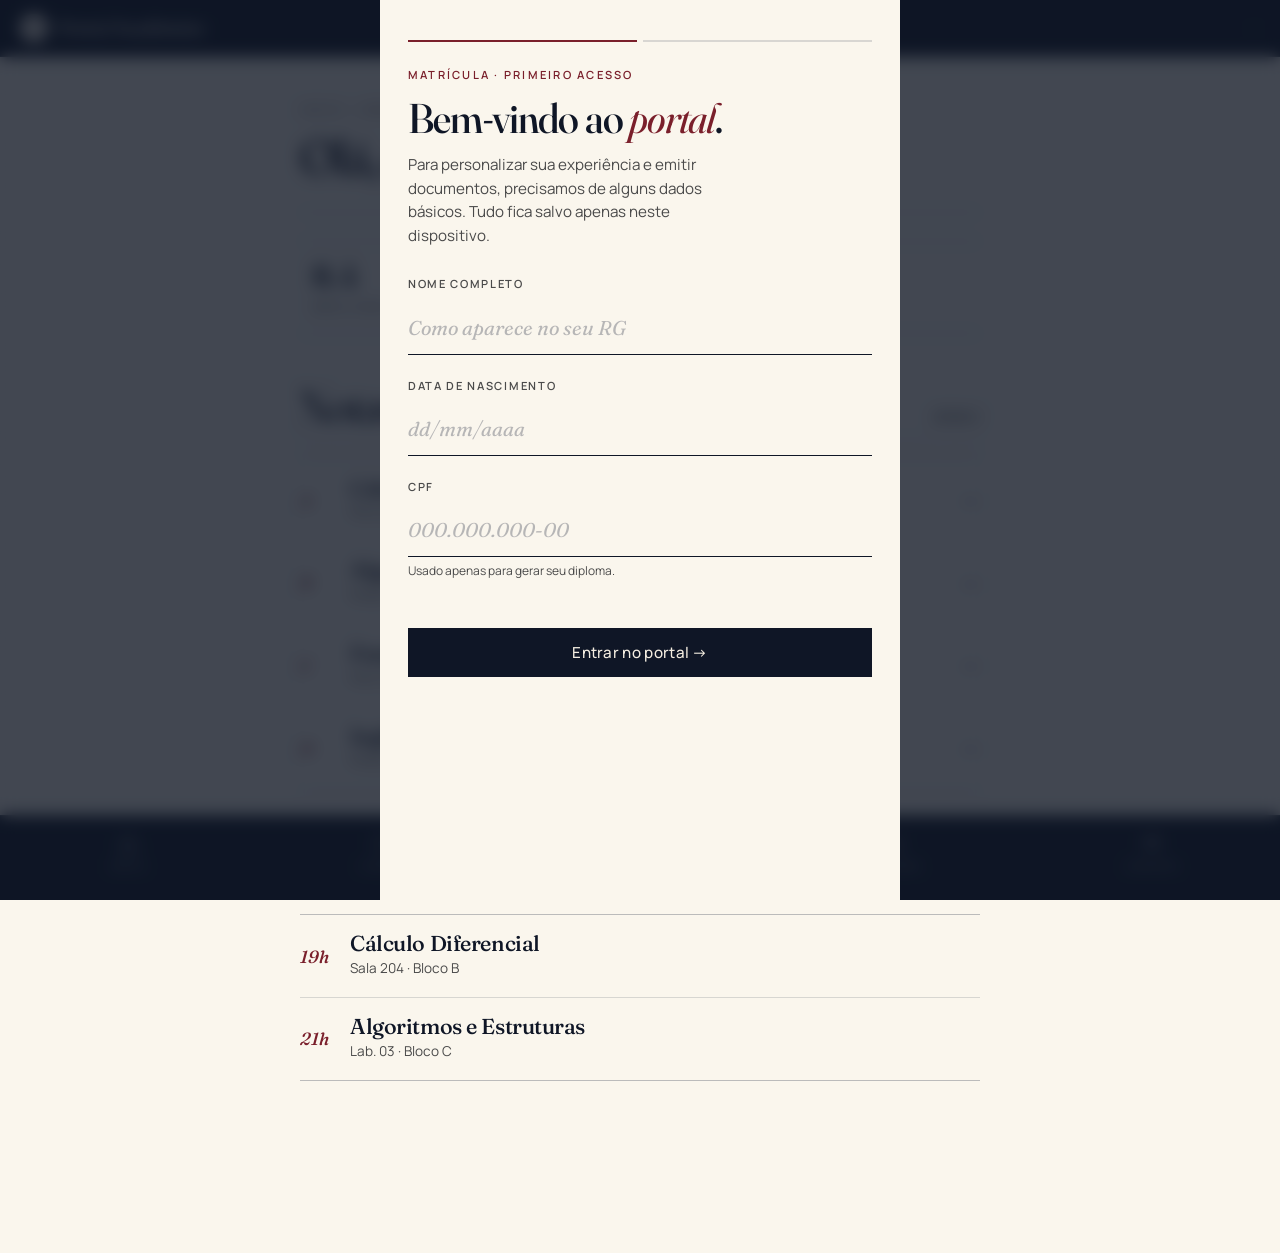
==== aluno.html @ 0f68c9e6 "Add files via upload" ====
<!DOCTYPE html>
<html lang="pt-BR">
<head>
  <meta charset="UTF-8">
  <meta name="viewport" content="width=device-width, initial-scale=1, viewport-fit=cover">
  <meta name="theme-color" content="#1a2238">
  <title>Área do aluno · Portal Acadêmico</title>
  <link rel="manifest" href="manifest.json">
  <link rel="apple-touch-icon" href="icons/icon-192.png">
  <link rel="stylesheet" href="styles.css">
</head>
<body>

  <header class="topbar">
    <div class="brand">
      <div class="brand-mark">A</div>
      <span>Portal Acadêmico</span>
    </div>
    <div class="student-badge" data-student-badge>—</div>
  </header>

  <main>

    <div class="page-head reveal">
      <div class="crumb">Início → Área do aluno</div>
      <h1>Olá, <span class="serif-italic" id="greeting-name">estudante</span>.</h1>
    </div>

    <section class="reveal">
      <div class="stats">
        <div>
          <strong id="avg-grade">8.4</strong>
          <span>Média geral</span>
        </div>
        <div>
          <strong>94%</strong>
          <span>Frequência</span>
        </div>
        <div>
          <strong>6</strong>
          <span>Disciplinas</span>
        </div>
      </div>
    </section>

    <section class="reveal">
      <div class="section-head">
        <h2>Notas recentes</h2>
        <span class="count">2026.1</span>
      </div>
      <div class="card-list">
        <a class="card" href="#">
          <span class="num">A</span>
          <div class="body">
            <h3>Cálculo Diferencial</h3>
            <p>Prof. Almeida · N1 8,5 · N2 9,0</p>
          </div>
          <span class="arrow">→</span>
        </a>
        <a class="card" href="#">
          <span class="num">B</span>
          <div class="body">
            <h3>Algoritmos e Estruturas</h3>
            <p>Profa. Tavares · N1 9,2 · N2 8,7</p>
          </div>
          <span class="arrow">→</span>
        </a>
        <a class="card" href="#">
          <span class="num">C</span>
          <div class="body">
            <h3>Fundamentos da Computação</h3>
            <p>Prof. Vianna · N1 7,8 · N2 8,4</p>
          </div>
          <span class="arrow">→</span>
        </a>
        <a class="card" href="#">
          <span class="num">D</span>
          <div class="body">
            <h3>Inglês Instrumental</h3>
            <p>Profa. Oliveira · N1 9,5 · N2 9,0</p>
          </div>
          <span class="arrow">→</span>
        </a>
      </div>
    </section>

    <section class="reveal">
      <div class="section-head">
        <h2>Próximas aulas</h2>
        <span class="count">Hoje</span>
      </div>
      <div class="card-list">
        <div class="card">
          <span class="num">19h</span>
          <div class="body">
            <h3>Cálculo Diferencial</h3>
            <p>Sala 204 · Bloco B</p>
          </div>
        </div>
        <div class="card">
          <span class="num">21h</span>
          <div class="body">
            <h3>Algoritmos e Estruturas</h3>
            <p>Lab. 03 · Bloco C</p>
          </div>
        </div>
      </div>
    </section>

  </main>

  <nav class="bottom-nav">
    <a href="index.html"><svg viewBox="0 0 24 24"><path d="M3 11l9-8 9 8v10a1 1 0 0 1-1 1h-5v-7H10v7H5a1 1 0 0 1-1-1V11z"/></svg>Início<span class="nav-dot"></span></a>
    <a href="cursos.html"><svg viewBox="0 0 24 24"><path d="M4 4h12a2 2 0 0 1 2 2v14l-4-2-4 2-4-2-4 2V6a2 2 0 0 1 2-2z"/></svg>Cursos<span class="nav-dot"></span></a>
    <a href="aluno.html" class="active"><svg viewBox="0 0 24 24"><circle cx="12" cy="8" r="4"/><path d="M4 21a8 8 0 0 1 16 0"/></svg>Aluno<span class="nav-dot"></span></a>
    <a href="diploma.html"><svg viewBox="0 0 24 24"><circle cx="12" cy="9" r="5"/><path d="M9 13l-2 8 5-3 5 3-2-8"/></svg>Diploma<span class="nav-dot"></span></a>
    <a href="contato.html"><svg viewBox="0 0 24 24"><path d="M4 6h16v12H4z"/><path d="M4 6l8 7 8-7"/></svg>Contato<span class="nav-dot"></span></a>
  </nav>

  <script src="app.js"></script>
  <script>
    document.addEventListener('DOMContentLoaded', () => {
      const s = Portal.Student.get();
      if (s) document.getElementById('greeting-name').textContent = s.name.split(' ')[0];
    });
  </script>
</body>
</html>
---- styles.css ----
/* ============================================================
   Portal Acadêmico — folha de estilos
   Estética: editorial acadêmico contemporâneo
   Paleta: navy profundo + bordô + creme
   ============================================================ */

@import url('https://fonts.googleapis.com/css2?family=Fraunces:opsz,wght,SOFT,WONK@9..144,300..900,0..100,0..1&family=Manrope:wght@300;400;500;600;700&display=swap');

:root {
  --navy: #1a2238;
  --navy-deep: #0f1626;
  --bordo: #7a1f2b;
  --bordo-soft: #a13848;
  --cream: #f4ede1;
  --cream-warm: #ebe1d0;
  --paper: #faf6ed;
  --ink: #1a1a1a;
  --ink-soft: #4a4a4a;
  --gold: #c9a961;
  --line: rgba(26, 34, 56, 0.15);

  --font-display: 'Fraunces', 'Times New Roman', serif;
  --font-body: 'Manrope', system-ui, sans-serif;

  --shadow-sm: 0 1px 2px rgba(15, 22, 38, 0.06);
  --shadow-md: 0 8px 24px rgba(15, 22, 38, 0.08);
  --shadow-lg: 0 24px 60px rgba(15, 22, 38, 0.12);
}

* { box-sizing: border-box; margin: 0; padding: 0; }

html { -webkit-text-size-adjust: 100%; }

body {
  font-family: var(--font-body);
  background: var(--paper);
  color: var(--ink);
  line-height: 1.55;
  font-size: 16px;
  min-height: 100vh;
  overflow-x: hidden;
  padding-bottom: 84px; /* espaço para nav inferior */
  -webkit-font-smoothing: antialiased;
}

/* Grain texture overlay para dar atmosfera de papel */
body::before {
  content: '';
  position: fixed;
  inset: 0;
  pointer-events: none;
  z-index: 1;
  opacity: 0.4;
  mix-blend-mode: multiply;
  background-image: url("data:image/svg+xml;utf8,<svg xmlns='http://www.w3.org/2000/svg' width='200' height='200'><filter id='n'><feTurbulence type='fractalNoise' baseFrequency='0.9' numOctaves='2'/><feColorMatrix values='0 0 0 0 0.1 0 0 0 0 0.1 0 0 0 0 0.15 0 0 0 0.06 0'/></filter><rect width='100%' height='100%' filter='url(%23n)'/></svg>");
}

/* ============================================================
   Tipografia
   ============================================================ */
h1, h2, h3, h4 {
  font-family: var(--font-display);
  font-weight: 500;
  letter-spacing: -0.02em;
  line-height: 1.05;
  color: var(--navy-deep);
}

h1 {
  font-size: clamp(2.8rem, 11vw, 4.5rem);
  font-variation-settings: 'opsz' 144, 'SOFT' 50, 'WONK' 1;
}

h2 {
  font-size: clamp(2rem, 7vw, 2.8rem);
  font-variation-settings: 'opsz' 96;
}

h3 {
  font-size: 1.35rem;
  font-weight: 600;
}

.eyebrow {
  font-family: var(--font-body);
  font-size: 0.7rem;
  font-weight: 600;
  letter-spacing: 0.18em;
  text-transform: uppercase;
  color: var(--bordo);
}

.serif-italic {
  font-family: var(--font-display);
  font-style: italic;
  font-weight: 400;
}

/* ============================================================
   Header / topbar
   ============================================================ */
.topbar {
  position: sticky;
  top: 0;
  z-index: 50;
  background: var(--navy-deep);
  color: var(--cream);
  padding: 14px 20px;
  display: flex;
  align-items: center;
  justify-content: space-between;
  border-bottom: 1px solid rgba(244, 237, 225, 0.1);
}

.topbar .brand {
  display: flex;
  align-items: center;
  gap: 10px;
  font-family: var(--font-display);
  font-size: 1.1rem;
  letter-spacing: -0.01em;
  font-weight: 500;
}

.topbar .brand-mark {
  width: 28px;
  height: 28px;
  border-radius: 50%;
  background: var(--cream);
  color: var(--navy-deep);
  display: grid;
  place-items: center;
  font-family: var(--font-display);
  font-weight: 600;
  font-size: 0.85rem;
}

.topbar .student-badge {
  font-size: 0.7rem;
  color: var(--cream);
  opacity: 0.65;
  font-family: var(--font-body);
  letter-spacing: 0.05em;
  max-width: 120px;
  overflow: hidden;
  text-overflow: ellipsis;
  white-space: nowrap;
}

/* ============================================================
   Main content
   ============================================================ */
main {
  position: relative;
  z-index: 2;
  padding: 28px 20px 40px;
  max-width: 720px;
  margin: 0 auto;
}

section {
  margin-bottom: 48px;
}

/* ============================================================
   Hero (home)
   ============================================================ */
.hero {
  position: relative;
  padding: 28px 0 32px;
  border-bottom: 1px solid var(--line);
  margin-bottom: 36px;
}

.hero .year {
  position: absolute;
  top: 28px;
  right: 0;
  font-family: var(--font-display);
  font-size: 0.9rem;
  font-style: italic;
  color: var(--ink-soft);
}

.hero h1 {
  margin-top: 12px;
}

.hero h1 .accent {
  color: var(--bordo);
  font-style: italic;
  font-weight: 400;
}

.hero .lede {
  margin-top: 18px;
  font-size: 1.05rem;
  color: var(--ink-soft);
  max-width: 32ch;
}

.hero-meta {
  display: flex;
  gap: 16px;
  margin-top: 24px;
  padding-top: 16px;
  border-top: 1px solid var(--line);
  font-size: 0.75rem;
  letter-spacing: 0.08em;
  text-transform: uppercase;
  color: var(--ink-soft);
}

.hero-meta span {
  display: flex;
  align-items: center;
  gap: 6px;
}

.hero-meta span::before {
  content: '';
  width: 6px;
  height: 6px;
  background: var(--bordo);
  border-radius: 50%;
}

/* ============================================================
   Cards / listas
   ============================================================ */
.section-head {
  display: flex;
  align-items: baseline;
  justify-content: space-between;
  margin-bottom: 18px;
  padding-bottom: 10px;
  border-bottom: 1px solid var(--line);
}

.section-head h2 {
  display: inline;
}

.section-head .count {
  font-family: var(--font-display);
  font-style: italic;
  font-size: 0.95rem;
  color: var(--ink-soft);
}

.card-list {
  display: flex;
  flex-direction: column;
  gap: 1px;
  background: var(--line);
  border-top: 1px solid var(--line);
  border-bottom: 1px solid var(--line);
}

.card {
  background: var(--paper);
  padding: 18px 0;
  display: grid;
  grid-template-columns: 36px 1fr auto;
  gap: 14px;
  align-items: center;
  cursor: pointer;
  transition: background 0.2s ease;
  text-decoration: none;
  color: inherit;
}

.card:hover, .card:active {
  background: var(--cream);
}

.card .num {
  font-family: var(--font-display);
  font-size: 1.1rem;
  font-style: italic;
  color: var(--bordo);
  font-weight: 500;
}

.card .body h3 {
  font-family: var(--font-display);
  font-weight: 500;
  margin-bottom: 2px;
}

.card .body p {
  font-size: 0.85rem;
  color: var(--ink-soft);
}

.card .arrow {
  font-family: var(--font-display);
  font-size: 1.4rem;
  color: var(--navy);
  transition: transform 0.2s ease;
}

.card:hover .arrow {
  transform: translateX(4px);
}

/* ============================================================
   Featured block
   ============================================================ */
.featured {
  background: var(--navy-deep);
  color: var(--cream);
  padding: 32px 24px;
  margin: 0 -20px;
  position: relative;
  overflow: hidden;
}

.featured::after {
  content: '';
  position: absolute;
  top: -40%;
  right: -20%;
  width: 70%;
  height: 180%;
  background: radial-gradient(ellipse, var(--bordo) 0%, transparent 60%);
  opacity: 0.25;
  pointer-events: none;
}

.featured .eyebrow {
  color: var(--gold);
}

.featured h2 {
  color: var(--cream);
  margin-top: 8px;
  position: relative;
}

.featured p {
  margin-top: 12px;
  opacity: 0.75;
  font-size: 0.95rem;
  position: relative;
  max-width: 40ch;
}

/* ============================================================
   Botões
   ============================================================ */
.btn {
  display: inline-flex;
  align-items: center;
  gap: 10px;
  padding: 14px 22px;
  background: var(--navy-deep);
  color: var(--cream);
  border: none;
  font-family: var(--font-body);
  font-weight: 500;
  font-size: 0.95rem;
  letter-spacing: 0.02em;
  cursor: pointer;
  text-decoration: none;
  transition: all 0.2s ease;
  border-radius: 0;
}

.btn:hover, .btn:active {
  background: var(--bordo);
}

.btn--ghost {
  background: transparent;
  color: var(--navy-deep);
  border: 1px solid var(--navy-deep);
}

.btn--ghost:hover {
  background: var(--navy-deep);
  color: var(--cream);
}

.btn--cream {
  background: var(--cream);
  color: var(--navy-deep);
}

.btn--cream:hover {
  background: var(--gold);
}

.btn--block {
  width: 100%;
  justify-content: center;
}

/* ============================================================
   Bottom navigation (app-like)
   ============================================================ */
.bottom-nav {
  position: fixed;
  bottom: 0;
  left: 0;
  right: 0;
  z-index: 40;
  background: var(--navy-deep);
  display: grid;
  grid-template-columns: repeat(5, 1fr);
  padding: 8px 0 calc(8px + env(safe-area-inset-bottom));
  border-top: 1px solid rgba(244, 237, 225, 0.1);
}

.bottom-nav a {
  display: flex;
  flex-direction: column;
  align-items: center;
  gap: 4px;
  padding: 8px 4px;
  color: rgba(244, 237, 225, 0.55);
  text-decoration: none;
  font-size: 0.65rem;
  letter-spacing: 0.05em;
  text-transform: uppercase;
  font-weight: 500;
  transition: color 0.15s ease;
}

.bottom-nav a.active {
  color: var(--cream);
}

.bottom-nav a.active .nav-dot {
  background: var(--bordo);
}

.bottom-nav svg {
  width: 22px;
  height: 22px;
  fill: none;
  stroke: currentColor;
  stroke-width: 1.5;
}

.nav-dot {
  width: 4px;
  height: 4px;
  border-radius: 50%;
  background: transparent;
  margin-top: 2px;
}

/* ============================================================
   Page header (internas)
   ============================================================ */
.page-head {
  padding: 16px 0 28px;
  border-bottom: 1px solid var(--line);
  margin-bottom: 28px;
}

.page-head .crumb {
  font-size: 0.7rem;
  letter-spacing: 0.15em;
  text-transform: uppercase;
  color: var(--ink-soft);
  margin-bottom: 12px;
}

.page-head h1 {
  font-size: clamp(2.2rem, 9vw, 3.2rem);
}

/* ============================================================
   Formulários
   ============================================================ */
.field {
  display: block;
  margin-bottom: 22px;
}

.field label {
  display: block;
  font-size: 0.7rem;
  letter-spacing: 0.15em;
  text-transform: uppercase;
  color: var(--ink-soft);
  margin-bottom: 8px;
  font-weight: 600;
}

.field input, .field textarea, .field select {
  width: 100%;
  padding: 14px 0;
  border: none;
  border-bottom: 1px solid var(--navy-deep);
  background: transparent;
  font-family: var(--font-display);
  font-size: 1.25rem;
  color: var(--navy-deep);
  outline: none;
  border-radius: 0;
  transition: border-color 0.2s ease;
}

.field input:focus, .field textarea:focus {
  border-bottom-color: var(--bordo);
}

.field input::placeholder {
  color: rgba(26, 34, 56, 0.3);
  font-style: italic;
}

.field .hint {
  margin-top: 6px;
  font-size: 0.75rem;
  color: var(--ink-soft);
}

.field .error {
  margin-top: 6px;
  font-size: 0.75rem;
  color: var(--bordo);
  display: none;
}

.field.has-error input {
  border-bottom-color: var(--bordo);
}

.field.has-error .error {
  display: block;
}

/* ============================================================
   Modal de onboarding
   ============================================================ */
.modal-backdrop {
  position: fixed;
  inset: 0;
  background: rgba(15, 22, 38, 0.78);
  backdrop-filter: blur(8px);
  z-index: 100;
  display: none;
  align-items: stretch;
  justify-content: center;
  padding: 0;
}

.modal-backdrop.is-open {
  display: flex;
  animation: fadeIn 0.4s ease;
}

.modal {
  background: var(--paper);
  width: 100%;
  max-width: 520px;
  padding: 40px 28px 32px;
  position: relative;
  display: flex;
  flex-direction: column;
  overflow-y: auto;
  animation: slideUp 0.5s cubic-bezier(0.16, 1, 0.3, 1);
}

.modal-eyebrow {
  font-size: 0.7rem;
  letter-spacing: 0.2em;
  text-transform: uppercase;
  color: var(--bordo);
  font-weight: 600;
  margin-bottom: 14px;
}

.modal h2 {
  font-size: clamp(2rem, 8vw, 2.6rem);
  margin-bottom: 12px;
}

.modal h2 em {
  color: var(--bordo);
  font-weight: 400;
}

.modal .modal-lede {
  color: var(--ink-soft);
  font-size: 0.95rem;
  margin-bottom: 28px;
  max-width: 38ch;
}

.modal-step-indicator {
  display: flex;
  gap: 6px;
  margin-bottom: 24px;
}

.modal-step-indicator span {
  height: 2px;
  flex: 1;
  background: var(--line);
}

.modal-step-indicator span.active {
  background: var(--bordo);
}

/* ============================================================
   Install prompt (banner)
   ============================================================ */
.install-banner {
  position: fixed;
  bottom: calc(80px + env(safe-area-inset-bottom));
  left: 16px;
  right: 16px;
  z-index: 60;
  background: var(--cream);
  border: 1px solid var(--navy-deep);
  padding: 16px 18px;
  display: none;
  align-items: center;
  gap: 14px;
  box-shadow: var(--shadow-lg);
  animation: slideUp 0.5s cubic-bezier(0.16, 1, 0.3, 1);
}

.install-banner.is-visible {
  display: flex;
}

.install-banner .body {
  flex: 1;
}

.install-banner h4 {
  font-family: var(--font-display);
  font-size: 1rem;
  margin-bottom: 2px;
}

.install-banner p {
  font-size: 0.78rem;
  color: var(--ink-soft);
}

.install-banner button {
  white-space: nowrap;
  padding: 10px 16px;
  font-size: 0.8rem;
  background: var(--navy-deep);
  color: var(--cream);
  border: none;
  font-family: var(--font-body);
  cursor: pointer;
  letter-spacing: 0.05em;
  text-transform: uppercase;
}

.install-banner .close {
  background: transparent;
  color: var(--ink-soft);
  padding: 4px 8px;
  font-size: 1.2rem;
  border: none;
  cursor: pointer;
  align-self: flex-start;
}

/* ============================================================
   Stats block
   ============================================================ */
.stats {
  display: grid;
  grid-template-columns: repeat(3, 1fr);
  gap: 0;
  border-top: 1px solid var(--line);
  border-bottom: 1px solid var(--line);
}

.stats div {
  padding: 18px 12px;
  border-right: 1px solid var(--line);
  text-align: left;
}

.stats div:last-child { border-right: none; }

.stats strong {
  font-family: var(--font-display);
  font-size: 2rem;
  font-weight: 500;
  display: block;
  color: var(--navy-deep);
  line-height: 1;
}

.stats span {
  font-size: 0.7rem;
  letter-spacing: 0.1em;
  text-transform: uppercase;
  color: var(--ink-soft);
  display: block;
  margin-top: 6px;
}

/* ============================================================
   Diploma preview card
   ============================================================ */
.diploma-card {
  background: linear-gradient(135deg, var(--paper) 0%, var(--cream-warm) 100%);
  border: 1px solid var(--navy-deep);
  padding: 36px 24px;
  text-align: center;
  margin-bottom: 24px;
  position: relative;
}

.diploma-card::before, .diploma-card::after {
  content: '';
  position: absolute;
  width: 24px;
  height: 24px;
  border: 1px solid var(--bordo);
}

.diploma-card::before { top: 10px; left: 10px; border-right: none; border-bottom: none; }
.diploma-card::after { bottom: 10px; right: 10px; border-left: none; border-top: none; }

.diploma-card .seal {
  width: 56px;
  height: 56px;
  border-radius: 50%;
  background: var(--bordo);
  color: var(--cream);
  display: grid;
  place-items: center;
  margin: 0 auto 18px;
  font-family: var(--font-display);
  font-weight: 600;
  font-size: 1.3rem;
}

.diploma-card .label {
  font-size: 0.7rem;
  letter-spacing: 0.25em;
  text-transform: uppercase;
  color: var(--ink-soft);
  margin-bottom: 8px;
}

.diploma-card .recipient {
  font-family: var(--font-display);
  font-size: 1.6rem;
  font-style: italic;
  margin-bottom: 4px;
  color: var(--navy-deep);
}

.diploma-card .course {
  font-size: 0.95rem;
  color: var(--ink-soft);
}

/* ============================================================
   Animations
   ============================================================ */
@keyframes fadeIn {
  from { opacity: 0; }
  to { opacity: 1; }
}

@keyframes slideUp {
  from { transform: translateY(40px); opacity: 0; }
  to { transform: translateY(0); opacity: 1; }
}

.reveal {
  opacity: 0;
  transform: translateY(20px);
  animation: revealIn 0.7s cubic-bezier(0.16, 1, 0.3, 1) forwards;
}

@keyframes revealIn {
  to { opacity: 1; transform: translateY(0); }
}

.reveal:nth-child(1) { animation-delay: 0.05s; }
.reveal:nth-child(2) { animation-delay: 0.15s; }
.reveal:nth-child(3) { animation-delay: 0.25s; }
.reveal:nth-child(4) { animation-delay: 0.35s; }
.reveal:nth-child(5) { animation-delay: 0.45s; }

/* ============================================================
   Utilities
   ============================================================ */
.divider {
  height: 1px;
  background: var(--line);
  margin: 32px 0;
}

.text-center { text-align: center; }
.mt-sm { margin-top: 12px; }
.mt-md { margin-top: 24px; }
.mt-lg { margin-top: 40px; }
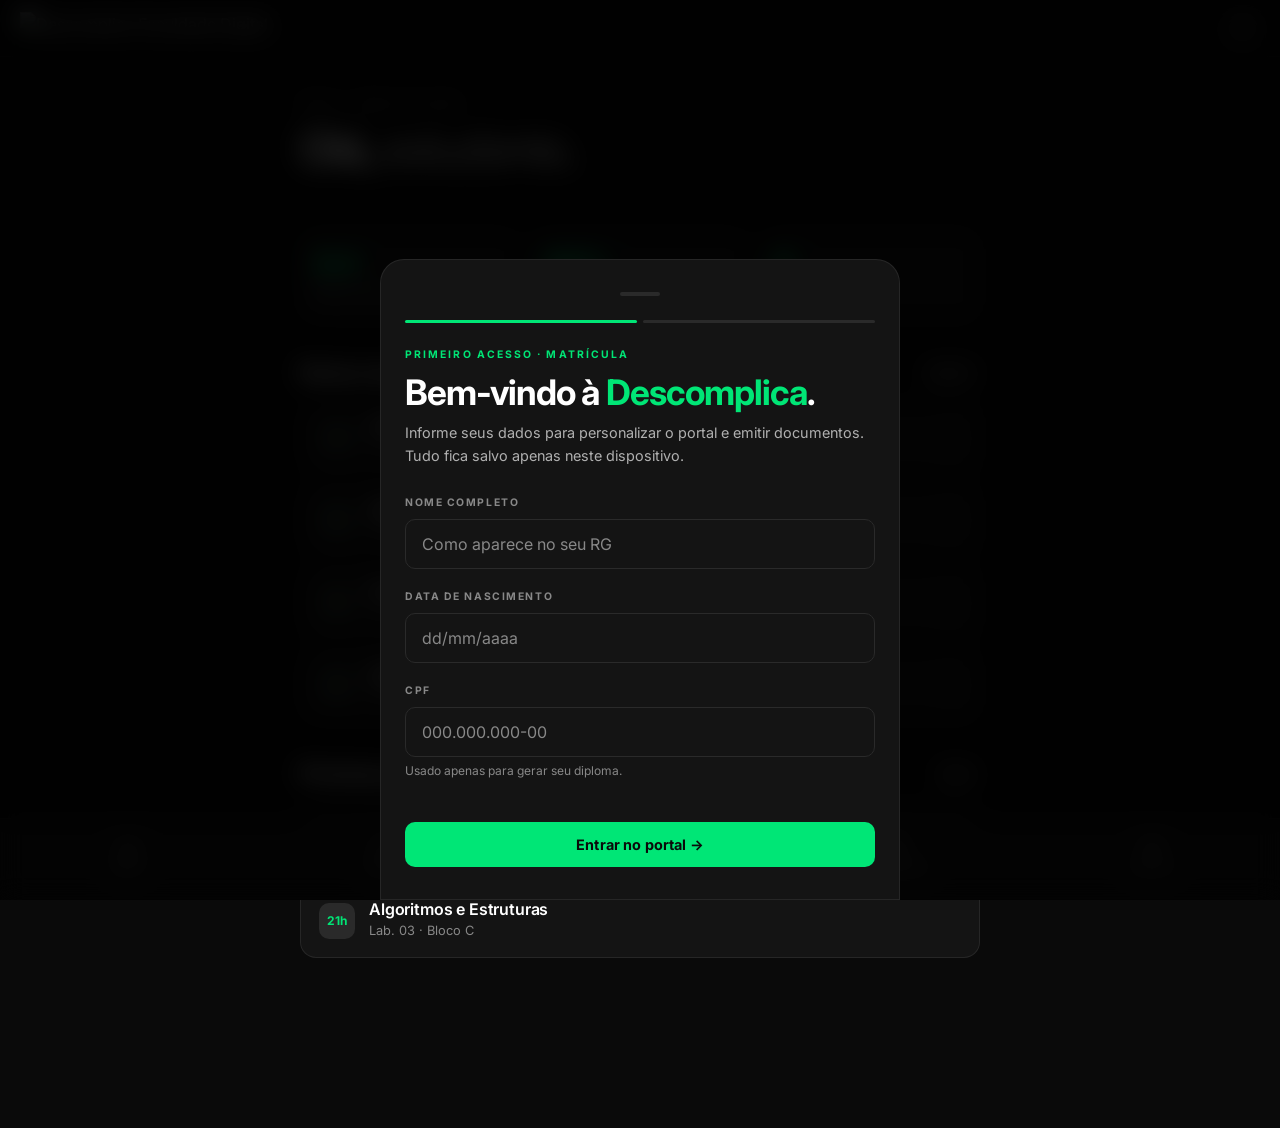
==== commit f68c585e: "Add files via upload" ====
--- a/aluno.html
+++ b/aluno.html
@@ -3,8 +3,8 @@
 <head>
   <meta charset="UTF-8">
   <meta name="viewport" content="width=device-width, initial-scale=1, viewport-fit=cover">
-  <meta name="theme-color" content="#1a2238">
-  <title>Área do aluno · Portal Acadêmico</title>
+  <meta name="theme-color" content="#0a0a0a">
+  <title>Área do aluno · Portal Acadêmico · Descomplica</title>
   <link rel="manifest" href="manifest.json">
   <link rel="apple-touch-icon" href="icons/icon-192.png">
   <link rel="stylesheet" href="styles.css">
@@ -12,10 +12,7 @@
 <body>
 
   <header class="topbar">
-    <div class="brand">
-      <div class="brand-mark">A</div>
-      <span>Portal Acadêmico</span>
-    </div>
+    <div class="brand"><img src="icons/logo.png" alt="Descomplica Faculdade Digital"></div>
     <div class="student-badge" data-student-badge>—</div>
   </header>
 
@@ -113,7 +110,7 @@
     <a href="index.html"><svg viewBox="0 0 24 24"><path d="M3 11l9-8 9 8v10a1 1 0 0 1-1 1h-5v-7H10v7H5a1 1 0 0 1-1-1V11z"/></svg>Início<span class="nav-dot"></span></a>
     <a href="cursos.html"><svg viewBox="0 0 24 24"><path d="M4 4h12a2 2 0 0 1 2 2v14l-4-2-4 2-4-2-4 2V6a2 2 0 0 1 2-2z"/></svg>Cursos<span class="nav-dot"></span></a>
     <a href="aluno.html" class="active"><svg viewBox="0 0 24 24"><circle cx="12" cy="8" r="4"/><path d="M4 21a8 8 0 0 1 16 0"/></svg>Aluno<span class="nav-dot"></span></a>
-    <a href="diploma.html"><svg viewBox="0 0 24 24"><circle cx="12" cy="9" r="5"/><path d="M9 13l-2 8 5-3 5 3-2-8"/></svg>Diploma<span class="nav-dot"></span></a>
+    <a href="declaracao.html"><svg viewBox="0 0 24 24"><rect x="4" y="3" width="16" height="18" rx="2"/><path d="M8 7h8M8 11h8M8 15h5"/></svg>Declaração<span class="nav-dot"></span></a>
     <a href="contato.html"><svg viewBox="0 0 24 24"><path d="M4 6h16v12H4z"/><path d="M4 6l8 7 8-7"/></svg>Contato<span class="nav-dot"></span></a>
   </nav>
 
--- a/styles.css
+++ b/styles.css
@@ -1,100 +1,70 @@
 /* ============================================================
-   Portal Acadêmico — folha de estilos
-   Estética: editorial acadêmico contemporâneo
-   Paleta: navy profundo + bordô + creme
-   ============================================================ */
-
-@import url('https://fonts.googleapis.com/css2?family=Fraunces:opsz,wght,SOFT,WONK@9..144,300..900,0..100,0..1&family=Manrope:wght@300;400;500;600;700&display=swap');
+   Descomplica Faculdade Digital — folha de estilos
+   Estética: moderna, clean, verde vibrante
+   ============================================================ */
+
+@import url('https://fonts.googleapis.com/css2?family=Inter:wght@300;400;500;600;700;800&display=swap');
 
 :root {
-  --navy: #1a2238;
-  --navy-deep: #0f1626;
-  --bordo: #7a1f2b;
-  --bordo-soft: #a13848;
-  --cream: #f4ede1;
-  --cream-warm: #ebe1d0;
-  --paper: #faf6ed;
-  --ink: #1a1a1a;
-  --ink-soft: #4a4a4a;
-  --gold: #c9a961;
-  --line: rgba(26, 34, 56, 0.15);
-
-  --font-display: 'Fraunces', 'Times New Roman', serif;
-  --font-body: 'Manrope', system-ui, sans-serif;
-
-  --shadow-sm: 0 1px 2px rgba(15, 22, 38, 0.06);
-  --shadow-md: 0 8px 24px rgba(15, 22, 38, 0.08);
-  --shadow-lg: 0 24px 60px rgba(15, 22, 38, 0.12);
+  --green: #00E676;
+  --green-dark: #00C060;
+  --green-deep: #00994d;
+  --dark: #0a0a0a;
+  --dark-2: #141414;
+  --dark-3: #1e1e1e;
+  --dark-4: #2a2a2a;
+  --white: #ffffff;
+  --gray: #888888;
+  --gray-light: #b0b0b0;
+  --surface: #111111;
+  --line: rgba(255,255,255,0.08);
+
+  --font: 'Inter', system-ui, sans-serif;
+
+  --radius: 16px;
+  --radius-sm: 10px;
+  --shadow: 0 4px 24px rgba(0,0,0,0.4);
 }
 
 * { box-sizing: border-box; margin: 0; padding: 0; }
-
 html { -webkit-text-size-adjust: 100%; }
 
 body {
-  font-family: var(--font-body);
-  background: var(--paper);
-  color: var(--ink);
+  font-family: var(--font);
+  background: var(--dark);
+  color: var(--white);
   line-height: 1.55;
   font-size: 16px;
   min-height: 100vh;
   overflow-x: hidden;
-  padding-bottom: 84px; /* espaço para nav inferior */
+  padding-bottom: 90px;
   -webkit-font-smoothing: antialiased;
 }
 
-/* Grain texture overlay para dar atmosfera de papel */
-body::before {
-  content: '';
-  position: fixed;
-  inset: 0;
-  pointer-events: none;
-  z-index: 1;
-  opacity: 0.4;
-  mix-blend-mode: multiply;
-  background-image: url("data:image/svg+xml;utf8,<svg xmlns='http://www.w3.org/2000/svg' width='200' height='200'><filter id='n'><feTurbulence type='fractalNoise' baseFrequency='0.9' numOctaves='2'/><feColorMatrix values='0 0 0 0 0.1 0 0 0 0 0.1 0 0 0 0 0.15 0 0 0 0.06 0'/></filter><rect width='100%' height='100%' filter='url(%23n)'/></svg>");
-}
-
 /* ============================================================
    Tipografia
    ============================================================ */
 h1, h2, h3, h4 {
-  font-family: var(--font-display);
-  font-weight: 500;
-  letter-spacing: -0.02em;
-  line-height: 1.05;
-  color: var(--navy-deep);
-}
-
-h1 {
-  font-size: clamp(2.8rem, 11vw, 4.5rem);
-  font-variation-settings: 'opsz' 144, 'SOFT' 50, 'WONK' 1;
-}
-
-h2 {
-  font-size: clamp(2rem, 7vw, 2.8rem);
-  font-variation-settings: 'opsz' 96;
-}
-
-h3 {
-  font-size: 1.35rem;
-  font-weight: 600;
-}
+  font-family: var(--font);
+  font-weight: 700;
+  line-height: 1.1;
+  color: var(--white);
+  letter-spacing: -0.03em;
+}
+
+h1 { font-size: clamp(2.2rem, 10vw, 3.5rem); }
+h2 { font-size: clamp(1.6rem, 6vw, 2.2rem); }
+h3 { font-size: 1.1rem; font-weight: 600; }
 
 .eyebrow {
-  font-family: var(--font-body);
-  font-size: 0.7rem;
-  font-weight: 600;
-  letter-spacing: 0.18em;
-  text-transform: uppercase;
-  color: var(--bordo);
-}
-
-.serif-italic {
-  font-family: var(--font-display);
-  font-style: italic;
-  font-weight: 400;
-}
+  font-size: 0.65rem;
+  font-weight: 700;
+  letter-spacing: 0.2em;
+  text-transform: uppercase;
+  color: var(--green);
+}
+
+.accent { color: var(--green); }
 
 /* ============================================================
    Header / topbar
@@ -103,215 +73,197 @@
   position: sticky;
   top: 0;
   z-index: 50;
-  background: var(--navy-deep);
-  color: var(--cream);
-  padding: 14px 20px;
+  background: var(--dark);
+  border-bottom: 1px solid var(--line);
+  padding: 12px 20px;
   display: flex;
   align-items: center;
   justify-content: space-between;
-  border-bottom: 1px solid rgba(244, 237, 225, 0.1);
 }
 
 .topbar .brand {
   display: flex;
   align-items: center;
   gap: 10px;
-  font-family: var(--font-display);
-  font-size: 1.1rem;
-  letter-spacing: -0.01em;
-  font-weight: 500;
-}
-
-.topbar .brand-mark {
-  width: 28px;
-  height: 28px;
-  border-radius: 50%;
-  background: var(--cream);
-  color: var(--navy-deep);
-  display: grid;
-  place-items: center;
-  font-family: var(--font-display);
-  font-weight: 600;
-  font-size: 0.85rem;
+}
+
+.topbar .brand img {
+  height: 32px;
+  width: auto;
+  object-fit: contain;
 }
 
 .topbar .student-badge {
   font-size: 0.7rem;
-  color: var(--cream);
-  opacity: 0.65;
-  font-family: var(--font-body);
-  letter-spacing: 0.05em;
-  max-width: 120px;
+  color: var(--gray-light);
+  background: var(--dark-3);
+  padding: 6px 12px;
+  border-radius: 20px;
+  max-width: 130px;
   overflow: hidden;
   text-overflow: ellipsis;
   white-space: nowrap;
+  font-weight: 500;
 }
 
 /* ============================================================
    Main content
    ============================================================ */
 main {
-  position: relative;
-  z-index: 2;
-  padding: 28px 20px 40px;
+  padding: 24px 20px 40px;
   max-width: 720px;
   margin: 0 auto;
 }
 
-section {
-  margin-bottom: 48px;
-}
-
-/* ============================================================
-   Hero (home)
+section { margin-bottom: 40px; }
+
+/* ============================================================
+   Hero
    ============================================================ */
 .hero {
-  position: relative;
-  padding: 28px 0 32px;
+  padding: 32px 0 36px;
   border-bottom: 1px solid var(--line);
   margin-bottom: 36px;
 }
 
 .hero .year {
-  position: absolute;
-  top: 28px;
-  right: 0;
-  font-family: var(--font-display);
-  font-size: 0.9rem;
-  font-style: italic;
-  color: var(--ink-soft);
-}
-
-.hero h1 {
-  margin-top: 12px;
-}
-
-.hero h1 .accent {
-  color: var(--bordo);
-  font-style: italic;
+  display: inline-block;
+  font-size: 0.65rem;
+  font-weight: 700;
+  letter-spacing: 0.15em;
+  text-transform: uppercase;
+  color: var(--gray);
+  margin-bottom: 16px;
+  background: var(--dark-3);
+  padding: 5px 12px;
+  border-radius: 20px;
+}
+
+.hero h1 { margin-top: 8px; }
+
+.hero .lede {
+  margin-top: 16px;
+  font-size: 1rem;
+  color: var(--gray-light);
+  max-width: 34ch;
   font-weight: 400;
-}
-
-.hero .lede {
-  margin-top: 18px;
-  font-size: 1.05rem;
-  color: var(--ink-soft);
-  max-width: 32ch;
 }
 
 .hero-meta {
   display: flex;
-  gap: 16px;
+  gap: 12px;
   margin-top: 24px;
-  padding-top: 16px;
-  border-top: 1px solid var(--line);
-  font-size: 0.75rem;
-  letter-spacing: 0.08em;
-  text-transform: uppercase;
-  color: var(--ink-soft);
+  flex-wrap: wrap;
 }
 
 .hero-meta span {
+  font-size: 0.72rem;
+  font-weight: 600;
+  letter-spacing: 0.05em;
+  text-transform: uppercase;
+  color: var(--dark);
+  background: var(--green);
+  padding: 5px 12px;
+  border-radius: 20px;
+}
+
+/* ============================================================
+   Section head
+   ============================================================ */
+.section-head {
   display: flex;
   align-items: center;
-  gap: 6px;
-}
-
-.hero-meta span::before {
-  content: '';
-  width: 6px;
-  height: 6px;
-  background: var(--bordo);
-  border-radius: 50%;
-}
-
-/* ============================================================
-   Cards / listas
-   ============================================================ */
-.section-head {
-  display: flex;
-  align-items: baseline;
   justify-content: space-between;
-  margin-bottom: 18px;
-  padding-bottom: 10px;
-  border-bottom: 1px solid var(--line);
-}
-
-.section-head h2 {
-  display: inline;
-}
+  margin-bottom: 14px;
+}
+
+.section-head h2 { font-size: 1.3rem; }
 
 .section-head .count {
-  font-family: var(--font-display);
-  font-style: italic;
-  font-size: 0.95rem;
-  color: var(--ink-soft);
-}
-
+  font-size: 0.7rem;
+  font-weight: 700;
+  color: var(--gray);
+  background: var(--dark-3);
+  padding: 4px 10px;
+  border-radius: 20px;
+  letter-spacing: 0.05em;
+}
+
+/* ============================================================
+   Cards
+   ============================================================ */
 .card-list {
   display: flex;
   flex-direction: column;
-  gap: 1px;
-  background: var(--line);
-  border-top: 1px solid var(--line);
-  border-bottom: 1px solid var(--line);
+  gap: 8px;
 }
 
 .card {
-  background: var(--paper);
-  padding: 18px 0;
+  background: var(--dark-2);
+  border: 1px solid var(--line);
+  border-radius: var(--radius);
+  padding: 16px 18px;
   display: grid;
   grid-template-columns: 36px 1fr auto;
   gap: 14px;
   align-items: center;
   cursor: pointer;
-  transition: background 0.2s ease;
+  transition: all 0.2s ease;
   text-decoration: none;
   color: inherit;
 }
 
 .card:hover, .card:active {
-  background: var(--cream);
+  background: var(--dark-3);
+  border-color: var(--green);
+  transform: translateY(-1px);
 }
 
 .card .num {
-  font-family: var(--font-display);
+  width: 36px;
+  height: 36px;
+  background: var(--dark-4);
+  border-radius: var(--radius-sm);
+  display: grid;
+  place-items: center;
+  font-size: 0.75rem;
+  font-weight: 700;
+  color: var(--green);
+  flex-shrink: 0;
+}
+
+.card .body h3 {
+  font-size: 1rem;
+  margin-bottom: 3px;
+  letter-spacing: -0.01em;
+}
+
+.card .body p {
+  font-size: 0.8rem;
+  color: var(--gray);
+  font-weight: 400;
+}
+
+.card .arrow {
   font-size: 1.1rem;
-  font-style: italic;
-  color: var(--bordo);
-  font-weight: 500;
-}
-
-.card .body h3 {
-  font-family: var(--font-display);
-  font-weight: 500;
-  margin-bottom: 2px;
-}
-
-.card .body p {
-  font-size: 0.85rem;
-  color: var(--ink-soft);
-}
-
-.card .arrow {
-  font-family: var(--font-display);
-  font-size: 1.4rem;
-  color: var(--navy);
-  transition: transform 0.2s ease;
+  color: var(--gray);
+  transition: transform 0.2s ease, color 0.2s ease;
 }
 
 .card:hover .arrow {
   transform: translateX(4px);
+  color: var(--green);
 }
 
 /* ============================================================
    Featured block
    ============================================================ */
 .featured {
-  background: var(--navy-deep);
-  color: var(--cream);
-  padding: 32px 24px;
-  margin: 0 -20px;
+  background: linear-gradient(135deg, var(--dark-2) 0%, var(--dark-3) 100%);
+  border: 1px solid var(--line);
+  border-left: 3px solid var(--green);
+  padding: 28px 24px;
+  border-radius: var(--radius);
   position: relative;
   overflow: hidden;
 }
@@ -319,31 +271,24 @@
 .featured::after {
   content: '';
   position: absolute;
-  top: -40%;
+  top: -50%;
   right: -20%;
-  width: 70%;
-  height: 180%;
-  background: radial-gradient(ellipse, var(--bordo) 0%, transparent 60%);
-  opacity: 0.25;
+  width: 60%;
+  height: 200%;
+  background: radial-gradient(ellipse, var(--green) 0%, transparent 60%);
+  opacity: 0.05;
   pointer-events: none;
 }
 
-.featured .eyebrow {
-  color: var(--gold);
-}
-
 .featured h2 {
-  color: var(--cream);
   margin-top: 8px;
-  position: relative;
+  font-size: 1.4rem;
 }
 
 .featured p {
-  margin-top: 12px;
-  opacity: 0.75;
-  font-size: 0.95rem;
-  position: relative;
-  max-width: 40ch;
+  margin-top: 10px;
+  color: var(--gray-light);
+  font-size: 0.9rem;
 }
 
 /* ============================================================
@@ -352,52 +297,48 @@
 .btn {
   display: inline-flex;
   align-items: center;
-  gap: 10px;
-  padding: 14px 22px;
-  background: var(--navy-deep);
-  color: var(--cream);
+  justify-content: center;
+  gap: 8px;
+  padding: 14px 24px;
+  background: var(--green);
+  color: var(--dark);
   border: none;
-  font-family: var(--font-body);
-  font-weight: 500;
-  font-size: 0.95rem;
-  letter-spacing: 0.02em;
+  font-family: var(--font);
+  font-weight: 700;
+  font-size: 0.9rem;
+  letter-spacing: 0.01em;
   cursor: pointer;
   text-decoration: none;
   transition: all 0.2s ease;
-  border-radius: 0;
+  border-radius: var(--radius-sm);
 }
 
 .btn:hover, .btn:active {
-  background: var(--bordo);
+  background: var(--green-dark);
+  transform: translateY(-1px);
 }
 
 .btn--ghost {
   background: transparent;
-  color: var(--navy-deep);
-  border: 1px solid var(--navy-deep);
+  color: var(--green);
+  border: 1.5px solid var(--green);
 }
 
 .btn--ghost:hover {
-  background: var(--navy-deep);
-  color: var(--cream);
-}
-
-.btn--cream {
-  background: var(--cream);
-  color: var(--navy-deep);
-}
-
-.btn--cream:hover {
-  background: var(--gold);
-}
-
-.btn--block {
-  width: 100%;
-  justify-content: center;
-}
-
-/* ============================================================
-   Bottom navigation (app-like)
+  background: var(--green);
+  color: var(--dark);
+}
+
+.btn--dark {
+  background: var(--dark-3);
+  color: var(--white);
+  border: 1px solid var(--line);
+}
+
+.btn--block { width: 100%; }
+
+/* ============================================================
+   Bottom navigation
    ============================================================ */
 .bottom-nav {
   position: fixed;
@@ -405,11 +346,13 @@
   left: 0;
   right: 0;
   z-index: 40;
-  background: var(--navy-deep);
+  background: var(--dark-2);
+  border-top: 1px solid var(--line);
   display: grid;
   grid-template-columns: repeat(5, 1fr);
-  padding: 8px 0 calc(8px + env(safe-area-inset-bottom));
-  border-top: 1px solid rgba(244, 237, 225, 0.1);
+  padding: 10px 0 calc(10px + env(safe-area-inset-bottom));
+  backdrop-filter: blur(20px);
+  -webkit-backdrop-filter: blur(20px);
 }
 
 .bottom-nav a {
@@ -417,30 +360,24 @@
   flex-direction: column;
   align-items: center;
   gap: 4px;
-  padding: 8px 4px;
-  color: rgba(244, 237, 225, 0.55);
+  padding: 6px 4px;
+  color: var(--gray);
   text-decoration: none;
-  font-size: 0.65rem;
-  letter-spacing: 0.05em;
-  text-transform: uppercase;
-  font-weight: 500;
+  font-size: 0.6rem;
+  letter-spacing: 0.03em;
+  text-transform: uppercase;
+  font-weight: 600;
   transition: color 0.15s ease;
 }
 
-.bottom-nav a.active {
-  color: var(--cream);
-}
-
-.bottom-nav a.active .nav-dot {
-  background: var(--bordo);
-}
+.bottom-nav a.active { color: var(--green); }
 
 .bottom-nav svg {
   width: 22px;
   height: 22px;
   fill: none;
   stroke: currentColor;
-  stroke-width: 1.5;
+  stroke-width: 1.8;
 }
 
 .nav-dot {
@@ -448,8 +385,9 @@
   height: 4px;
   border-radius: 50%;
   background: transparent;
-  margin-top: 2px;
-}
+}
+
+.bottom-nav a.active .nav-dot { background: var(--green); }
 
 /* ============================================================
    Page header (internas)
@@ -461,78 +399,70 @@
 }
 
 .page-head .crumb {
-  font-size: 0.7rem;
-  letter-spacing: 0.15em;
-  text-transform: uppercase;
-  color: var(--ink-soft);
+  font-size: 0.65rem;
+  letter-spacing: 0.1em;
+  text-transform: uppercase;
+  color: var(--gray);
   margin-bottom: 12px;
-}
-
-.page-head h1 {
-  font-size: clamp(2.2rem, 9vw, 3.2rem);
-}
+  font-weight: 600;
+}
+
+.page-head h1 { font-size: clamp(1.8rem, 8vw, 2.8rem); }
 
 /* ============================================================
    Formulários
    ============================================================ */
 .field {
   display: block;
-  margin-bottom: 22px;
+  margin-bottom: 20px;
 }
 
 .field label {
   display: block;
-  font-size: 0.7rem;
+  font-size: 0.65rem;
   letter-spacing: 0.15em;
   text-transform: uppercase;
-  color: var(--ink-soft);
+  color: var(--gray);
   margin-bottom: 8px;
-  font-weight: 600;
+  font-weight: 700;
 }
 
 .field input, .field textarea, .field select {
   width: 100%;
-  padding: 14px 0;
-  border: none;
-  border-bottom: 1px solid var(--navy-deep);
-  background: transparent;
-  font-family: var(--font-display);
-  font-size: 1.25rem;
-  color: var(--navy-deep);
+  padding: 14px 16px;
+  border: 1.5px solid var(--dark-4);
+  background: var(--dark-2);
+  color: var(--white);
+  font-family: var(--font);
+  font-size: 1rem;
   outline: none;
-  border-radius: 0;
+  border-radius: var(--radius-sm);
   transition: border-color 0.2s ease;
 }
 
-.field input:focus, .field textarea:focus {
-  border-bottom-color: var(--bordo);
-}
-
-.field input::placeholder {
-  color: rgba(26, 34, 56, 0.3);
-  font-style: italic;
-}
+.field select option { background: var(--dark-2); }
+
+.field input:focus, .field textarea:focus, .field select:focus {
+  border-color: var(--green);
+}
+
+.field input::placeholder { color: var(--gray); }
 
 .field .hint {
   margin-top: 6px;
   font-size: 0.75rem;
-  color: var(--ink-soft);
+  color: var(--gray);
 }
 
 .field .error {
   margin-top: 6px;
   font-size: 0.75rem;
-  color: var(--bordo);
+  color: #ff4d4d;
   display: none;
 }
 
-.field.has-error input {
-  border-bottom-color: var(--bordo);
-}
-
-.field.has-error .error {
-  display: block;
-}
+.field.has-error input { border-color: #ff4d4d; }
+.field.has-error .error { display: block; }
 
 /* ============================================================
    Modal de onboarding
@@ -540,56 +470,65 @@
 .modal-backdrop {
   position: fixed;
   inset: 0;
-  background: rgba(15, 22, 38, 0.78);
-  backdrop-filter: blur(8px);
+  background: rgba(0,0,0,0.85);
+  backdrop-filter: blur(12px);
   z-index: 100;
   display: none;
-  align-items: stretch;
+  align-items: flex-end;
   justify-content: center;
-  padding: 0;
 }
 
 .modal-backdrop.is-open {
   display: flex;
-  animation: fadeIn 0.4s ease;
+  animation: fadeIn 0.3s ease;
 }
 
 .modal {
-  background: var(--paper);
+  background: var(--dark-2);
+  border: 1px solid var(--line);
+  border-radius: 24px 24px 0 0;
   width: 100%;
   max-width: 520px;
-  padding: 40px 28px 32px;
+  padding: 32px 24px calc(32px + env(safe-area-inset-bottom));
   position: relative;
-  display: flex;
-  flex-direction: column;
   overflow-y: auto;
-  animation: slideUp 0.5s cubic-bezier(0.16, 1, 0.3, 1);
+  max-height: 90vh;
+  animation: slideUp 0.4s cubic-bezier(0.16, 1, 0.3, 1);
+}
+
+.modal::before {
+  content: '';
+  display: block;
+  width: 40px;
+  height: 4px;
+  background: var(--dark-4);
+  border-radius: 2px;
+  margin: 0 auto 24px;
 }
 
 .modal-eyebrow {
-  font-size: 0.7rem;
+  font-size: 0.65rem;
   letter-spacing: 0.2em;
   text-transform: uppercase;
-  color: var(--bordo);
-  font-weight: 600;
-  margin-bottom: 14px;
+  color: var(--green);
+  font-weight: 700;
+  margin-bottom: 10px;
 }
 
 .modal h2 {
-  font-size: clamp(2rem, 8vw, 2.6rem);
-  margin-bottom: 12px;
+  font-size: clamp(1.6rem, 7vw, 2.2rem);
+  margin-bottom: 10px;
 }
 
 .modal h2 em {
-  color: var(--bordo);
-  font-weight: 400;
+  color: var(--green);
+  font-style: normal;
 }
 
 .modal .modal-lede {
-  color: var(--ink-soft);
-  font-size: 0.95rem;
+  color: var(--gray-light);
+  font-size: 0.9rem;
   margin-bottom: 28px;
-  max-width: 38ch;
 }
 
 .modal-step-indicator {
@@ -599,69 +538,65 @@
 }
 
 .modal-step-indicator span {
-  height: 2px;
+  height: 3px;
   flex: 1;
-  background: var(--line);
-}
-
-.modal-step-indicator span.active {
-  background: var(--bordo);
-}
-
-/* ============================================================
-   Install prompt (banner)
+  background: var(--dark-4);
+  border-radius: 2px;
+}
+
+.modal-step-indicator span.active { background: var(--green); }
+
+/* ============================================================
+   Install prompt
    ============================================================ */
 .install-banner {
   position: fixed;
-  bottom: calc(80px + env(safe-area-inset-bottom));
+  bottom: calc(90px + env(safe-area-inset-bottom));
   left: 16px;
   right: 16px;
   z-index: 60;
-  background: var(--cream);
-  border: 1px solid var(--navy-deep);
+  background: var(--dark-2);
+  border: 1.5px solid var(--green);
+  border-radius: var(--radius);
   padding: 16px 18px;
   display: none;
   align-items: center;
   gap: 14px;
-  box-shadow: var(--shadow-lg);
-  animation: slideUp 0.5s cubic-bezier(0.16, 1, 0.3, 1);
-}
-
-.install-banner.is-visible {
-  display: flex;
-}
-
-.install-banner .body {
-  flex: 1;
-}
+  box-shadow: 0 8px 32px rgba(0, 230, 118, 0.15);
+  animation: slideUp 0.4s cubic-bezier(0.16, 1, 0.3, 1);
+}
+
+.install-banner.is-visible { display: flex; }
+
+.install-banner .body { flex: 1; }
 
 .install-banner h4 {
-  font-family: var(--font-display);
-  font-size: 1rem;
+  font-size: 0.95rem;
   margin-bottom: 2px;
+  color: var(--white);
 }
 
 .install-banner p {
   font-size: 0.78rem;
-  color: var(--ink-soft);
+  color: var(--gray);
 }
 
 .install-banner button {
   white-space: nowrap;
   padding: 10px 16px;
-  font-size: 0.8rem;
-  background: var(--navy-deep);
-  color: var(--cream);
+  font-size: 0.78rem;
+  background: var(--green);
+  color: var(--dark);
   border: none;
-  font-family: var(--font-body);
+  font-family: var(--font);
   cursor: pointer;
-  letter-spacing: 0.05em;
-  text-transform: uppercase;
+  font-weight: 700;
+  border-radius: var(--radius-sm);
 }
 
 .install-banner .close {
   background: transparent;
-  color: var(--ink-soft);
+  color: var(--gray);
   padding: 4px 8px;
   font-size: 1.2rem;
   border: none;
@@ -675,33 +610,32 @@
 .stats {
   display: grid;
   grid-template-columns: repeat(3, 1fr);
-  gap: 0;
-  border-top: 1px solid var(--line);
-  border-bottom: 1px solid var(--line);
+  gap: 10px;
 }
 
 .stats div {
-  padding: 18px 12px;
-  border-right: 1px solid var(--line);
+  background: var(--dark-2);
+  border: 1px solid var(--line);
+  border-radius: var(--radius);
+  padding: 18px 14px;
   text-align: left;
 }
 
-.stats div:last-child { border-right: none; }
-
 .stats strong {
-  font-family: var(--font-display);
-  font-size: 2rem;
-  font-weight: 500;
+  font-size: 1.8rem;
+  font-weight: 800;
   display: block;
-  color: var(--navy-deep);
+  color: var(--green);
   line-height: 1;
+  letter-spacing: -0.03em;
 }
 
 .stats span {
-  font-size: 0.7rem;
-  letter-spacing: 0.1em;
-  text-transform: uppercase;
-  color: var(--ink-soft);
+  font-size: 0.68rem;
+  font-weight: 600;
+  letter-spacing: 0.05em;
+  text-transform: uppercase;
+  color: var(--gray);
   display: block;
   margin-top: 6px;
 }
@@ -710,8 +644,9 @@
    Diploma preview card
    ============================================================ */
 .diploma-card {
-  background: linear-gradient(135deg, var(--paper) 0%, var(--cream-warm) 100%);
-  border: 1px solid var(--navy-deep);
+  background: var(--dark-2);
+  border: 1px solid var(--line);
+  border-radius: var(--radius);
   padding: 36px 24px;
   text-align: center;
   margin-bottom: 24px;
@@ -723,54 +658,51 @@
   position: absolute;
   width: 24px;
   height: 24px;
-  border: 1px solid var(--bordo);
-}
-
-.diploma-card::before { top: 10px; left: 10px; border-right: none; border-bottom: none; }
-.diploma-card::after { bottom: 10px; right: 10px; border-left: none; border-top: none; }
+  border: 1.5px solid var(--green);
+}
+
+.diploma-card::before { top: 12px; left: 12px; border-right: none; border-bottom: none; border-radius: 4px 0 0 0; }
+.diploma-card::after { bottom: 12px; right: 12px; border-left: none; border-top: none; border-radius: 0 0 4px 0; }
 
 .diploma-card .seal {
   width: 56px;
   height: 56px;
   border-radius: 50%;
-  background: var(--bordo);
-  color: var(--cream);
+  background: var(--green);
+  color: var(--dark);
   display: grid;
   place-items: center;
   margin: 0 auto 18px;
-  font-family: var(--font-display);
+  font-weight: 800;
+  font-size: 1.3rem;
+}
+
+.diploma-card .label {
+  font-size: 0.65rem;
+  letter-spacing: 0.2em;
+  text-transform: uppercase;
+  color: var(--gray);
+  margin-bottom: 8px;
+  font-weight: 700;
+}
+
+.diploma-card .recipient {
+  font-size: 1.5rem;
+  font-weight: 700;
+  margin-bottom: 4px;
+  color: var(--white);
+}
+
+.diploma-card .course {
+  font-size: 0.9rem;
+  color: var(--green);
   font-weight: 600;
-  font-size: 1.3rem;
-}
-
-.diploma-card .label {
-  font-size: 0.7rem;
-  letter-spacing: 0.25em;
-  text-transform: uppercase;
-  color: var(--ink-soft);
-  margin-bottom: 8px;
-}
-
-.diploma-card .recipient {
-  font-family: var(--font-display);
-  font-size: 1.6rem;
-  font-style: italic;
-  margin-bottom: 4px;
-  color: var(--navy-deep);
-}
-
-.diploma-card .course {
-  font-size: 0.95rem;
-  color: var(--ink-soft);
 }
 
 /* ============================================================
    Animations
    ============================================================ */
-@keyframes fadeIn {
-  from { opacity: 0; }
-  to { opacity: 1; }
-}
+@keyframes fadeIn { from { opacity: 0; } to { opacity: 1; } }
 
 @keyframes slideUp {
   from { transform: translateY(40px); opacity: 0; }
@@ -779,30 +711,24 @@
 
 .reveal {
   opacity: 0;
-  transform: translateY(20px);
-  animation: revealIn 0.7s cubic-bezier(0.16, 1, 0.3, 1) forwards;
-}
-
-@keyframes revealIn {
-  to { opacity: 1; transform: translateY(0); }
-}
+  transform: translateY(16px);
+  animation: revealIn 0.5s cubic-bezier(0.16, 1, 0.3, 1) forwards;
+}
+
+@keyframes revealIn { to { opacity: 1; transform: translateY(0); } }
 
 .reveal:nth-child(1) { animation-delay: 0.05s; }
-.reveal:nth-child(2) { animation-delay: 0.15s; }
-.reveal:nth-child(3) { animation-delay: 0.25s; }
-.reveal:nth-child(4) { animation-delay: 0.35s; }
-.reveal:nth-child(5) { animation-delay: 0.45s; }
+.reveal:nth-child(2) { animation-delay: 0.12s; }
+.reveal:nth-child(3) { animation-delay: 0.19s; }
+.reveal:nth-child(4) { animation-delay: 0.26s; }
+.reveal:nth-child(5) { animation-delay: 0.33s; }
 
 /* ============================================================
    Utilities
    ============================================================ */
-.divider {
-  height: 1px;
-  background: var(--line);
-  margin: 32px 0;
-}
-
+.divider { height: 1px; background: var(--line); margin: 28px 0; }
 .text-center { text-align: center; }
-.mt-sm { margin-top: 12px; }
-.mt-md { margin-top: 24px; }
-.mt-lg { margin-top: 40px; }
+.mt-sm { margin-top: 10px; }
+.mt-md { margin-top: 20px; }
+.mt-lg { margin-top: 36px; }
+.serif-italic { font-style: italic; font-weight: 300; }
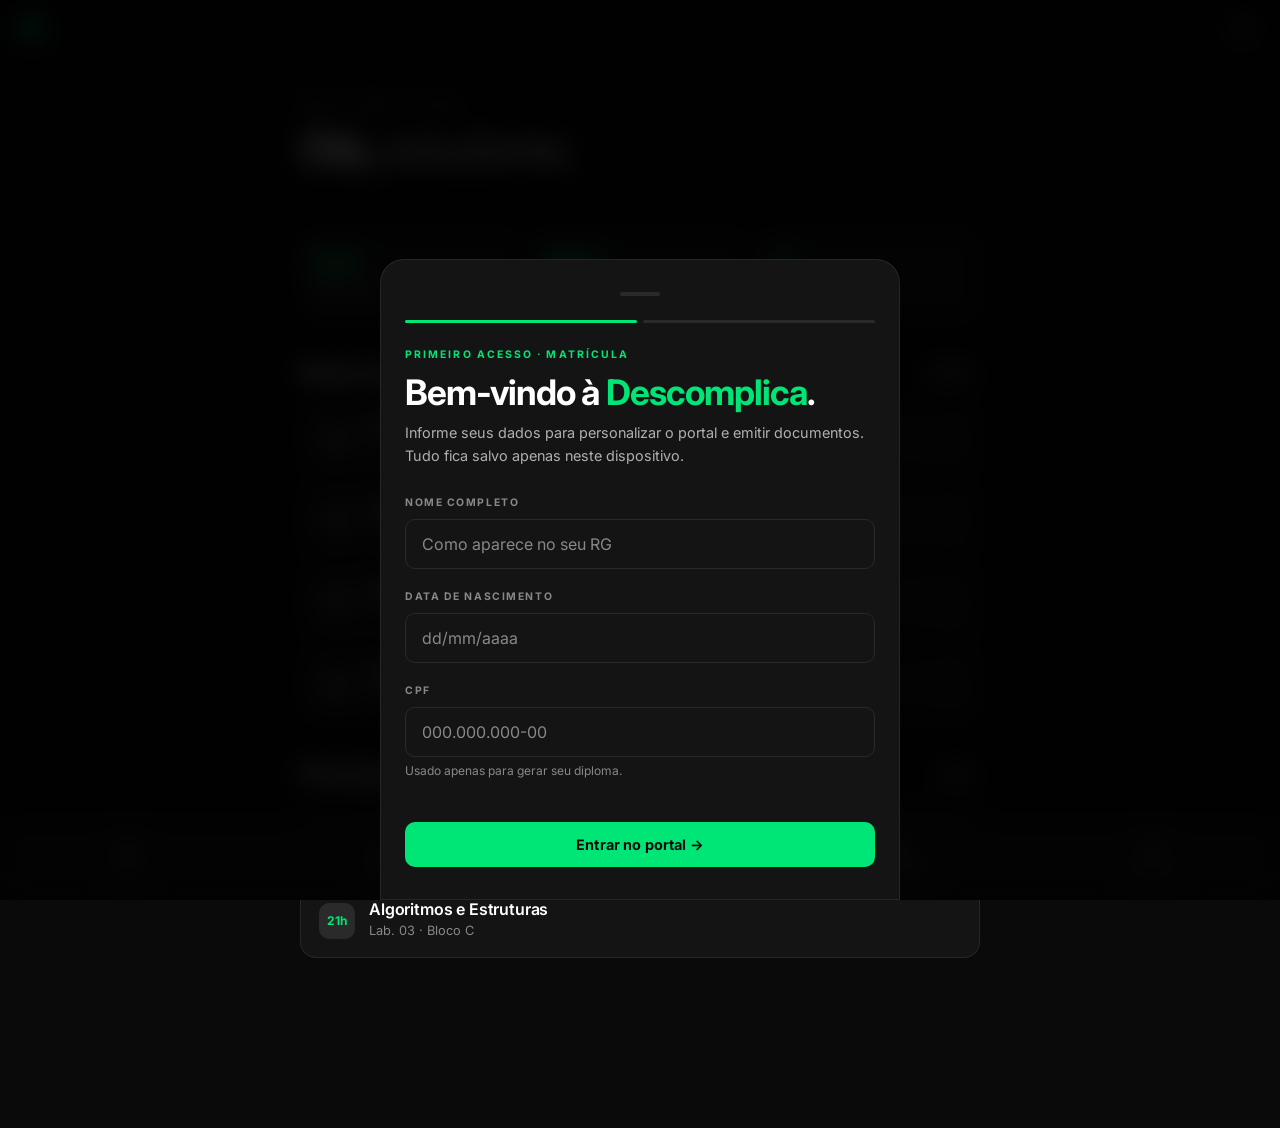
==== commit 71ab4c28: "Add files via upload" ====
--- a/aluno.html
+++ b/aluno.html
@@ -6,13 +6,13 @@
   <meta name="theme-color" content="#0a0a0a">
   <title>Área do aluno · Portal Acadêmico · Descomplica</title>
   <link rel="manifest" href="manifest.json">
-  <link rel="apple-touch-icon" href="icons/icon-192.png">
+  <link rel="apple-touch-icon" href="icon-192.png">
   <link rel="stylesheet" href="styles.css">
 </head>
 <body>
 
   <header class="topbar">
-    <div class="brand"><img src="icons/logo.png" alt="Descomplica Faculdade Digital"></div>
+    <div class="brand"><img src="logo.png" alt="Descomplica Faculdade Digital"></div>
     <div class="student-badge" data-student-badge>—</div>
   </header>
 
